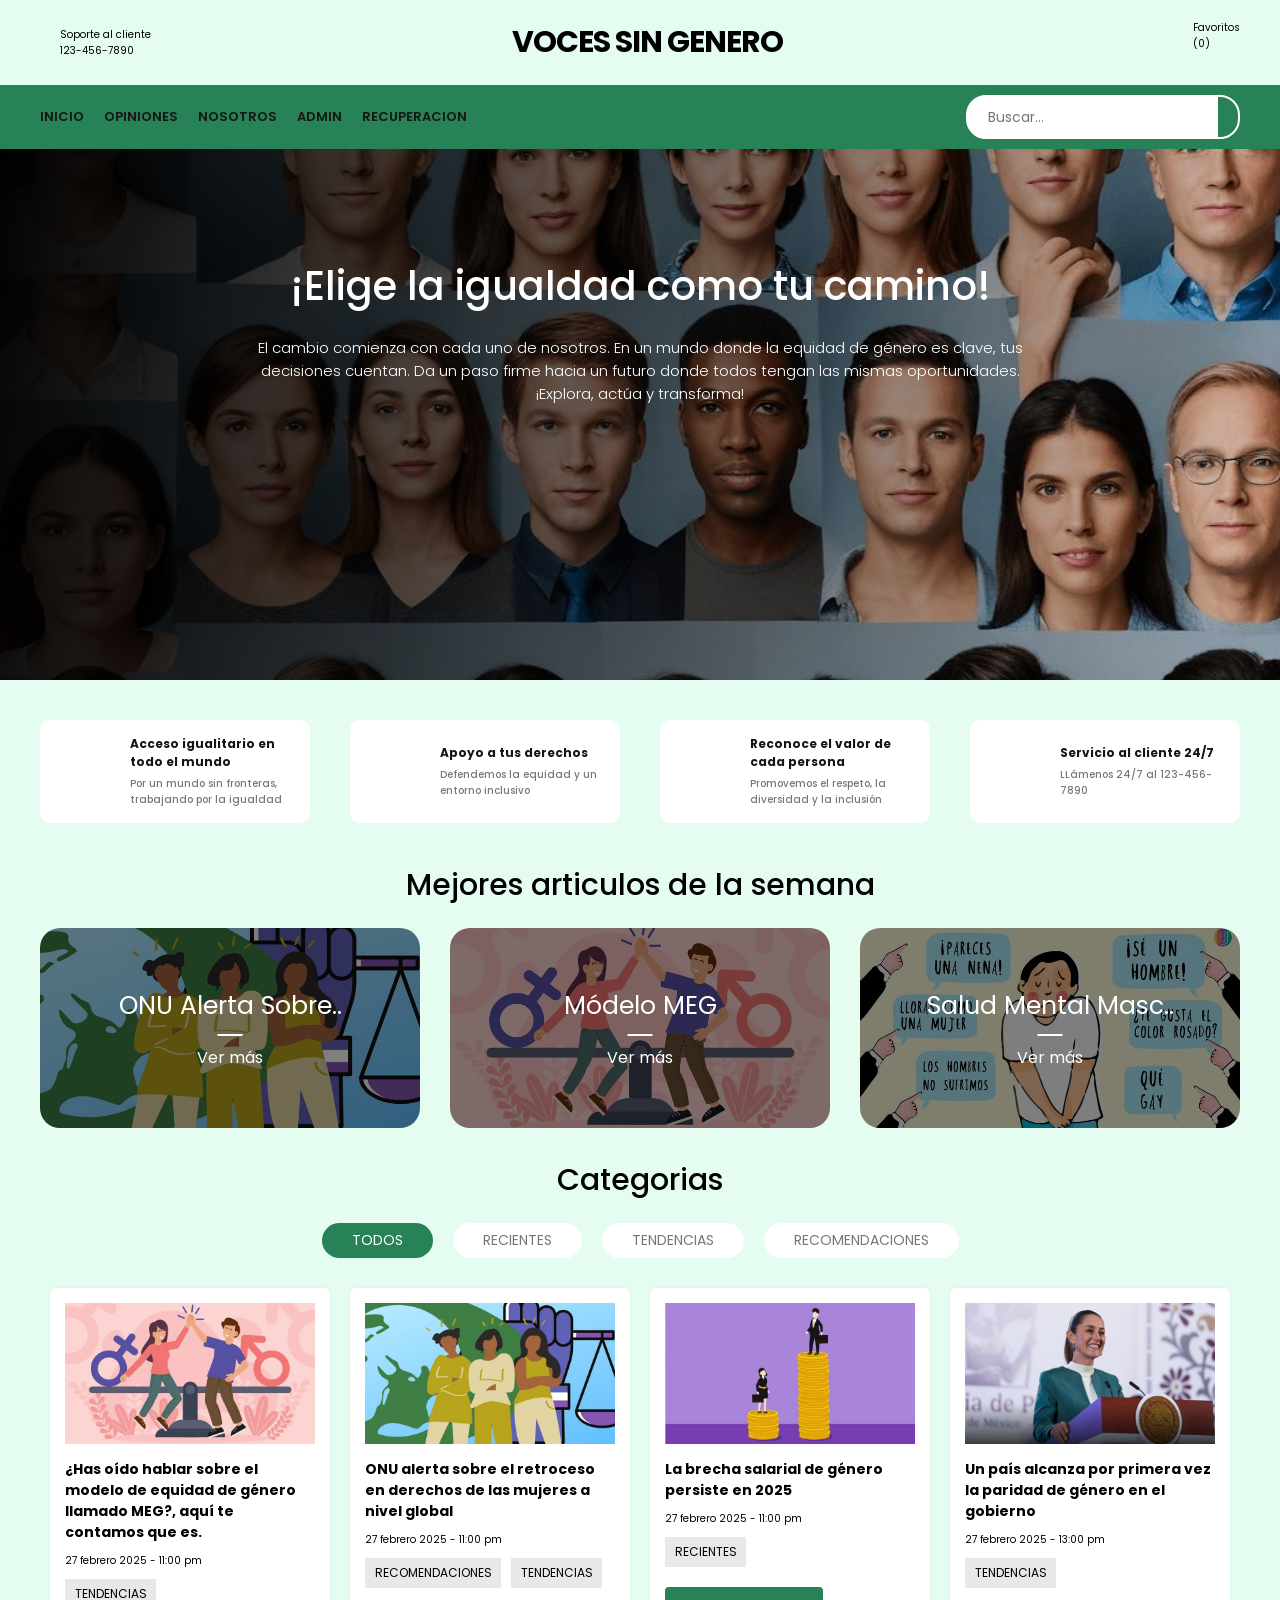
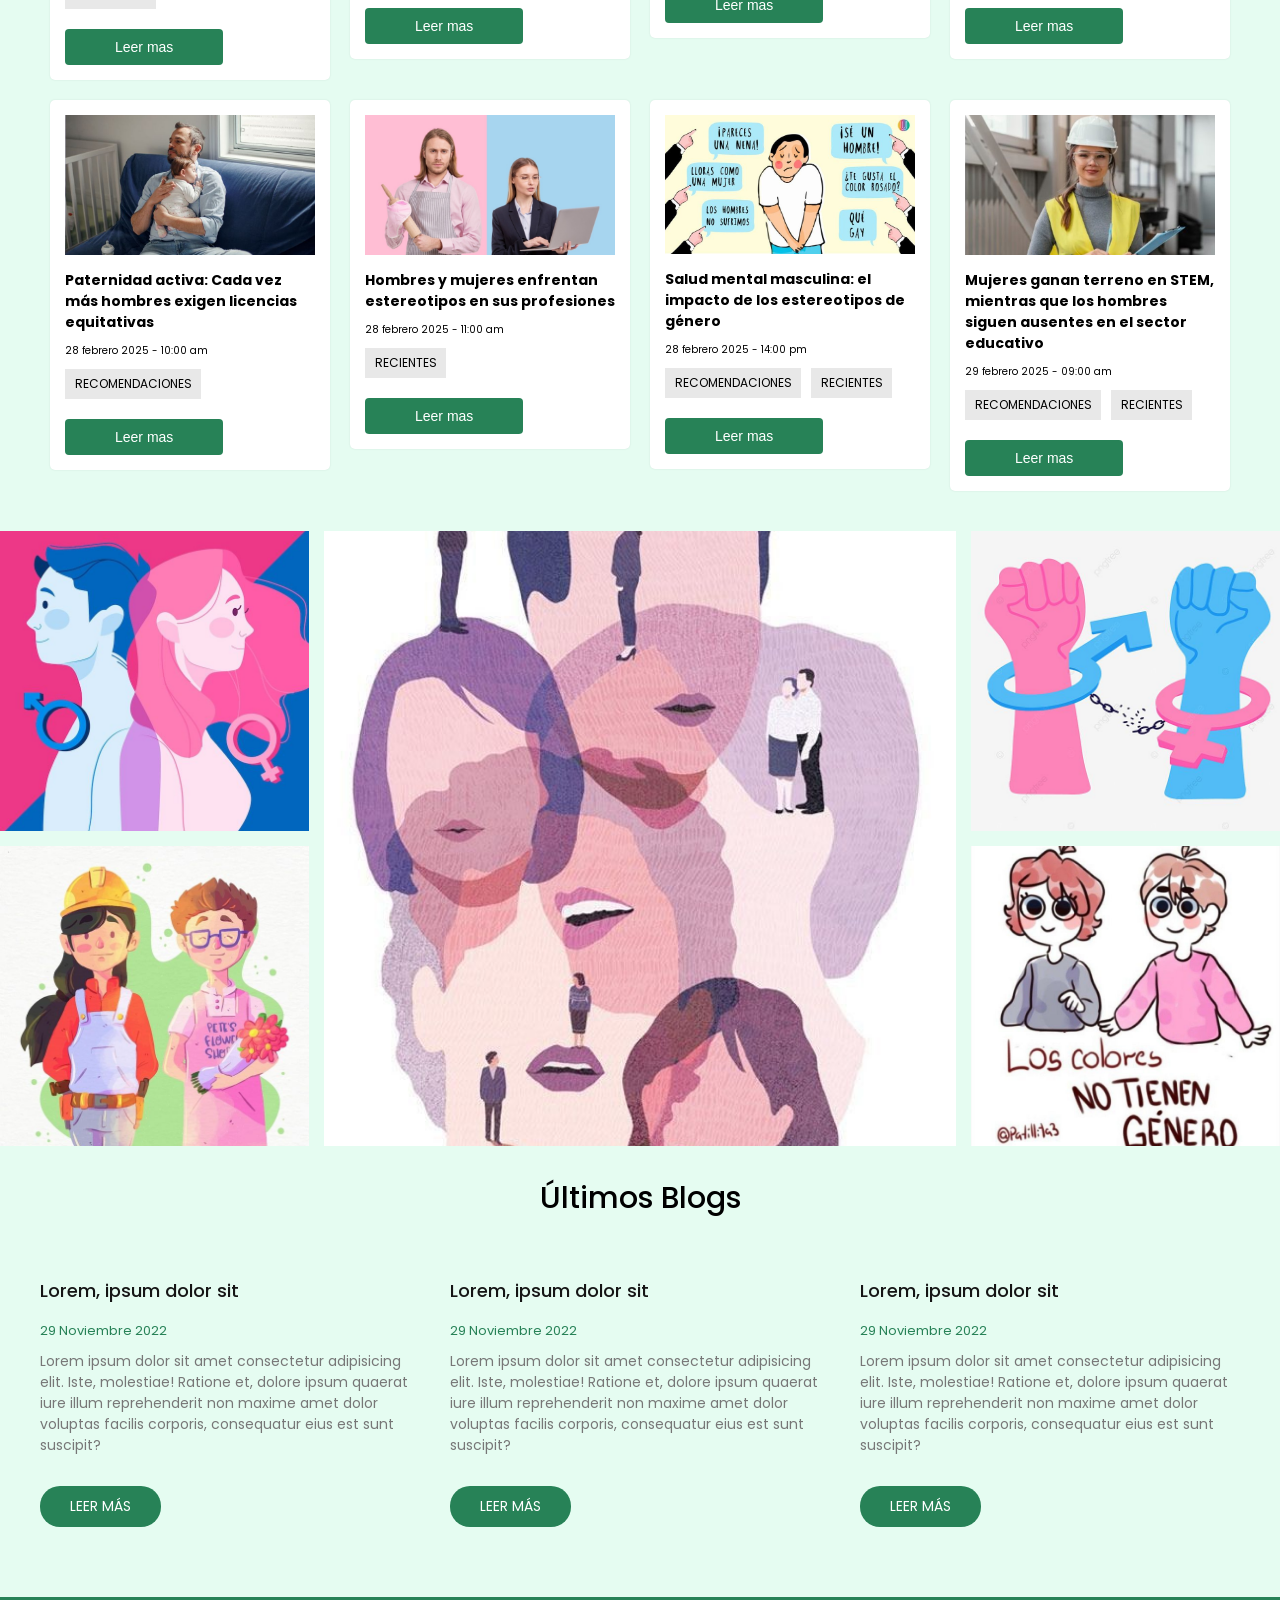
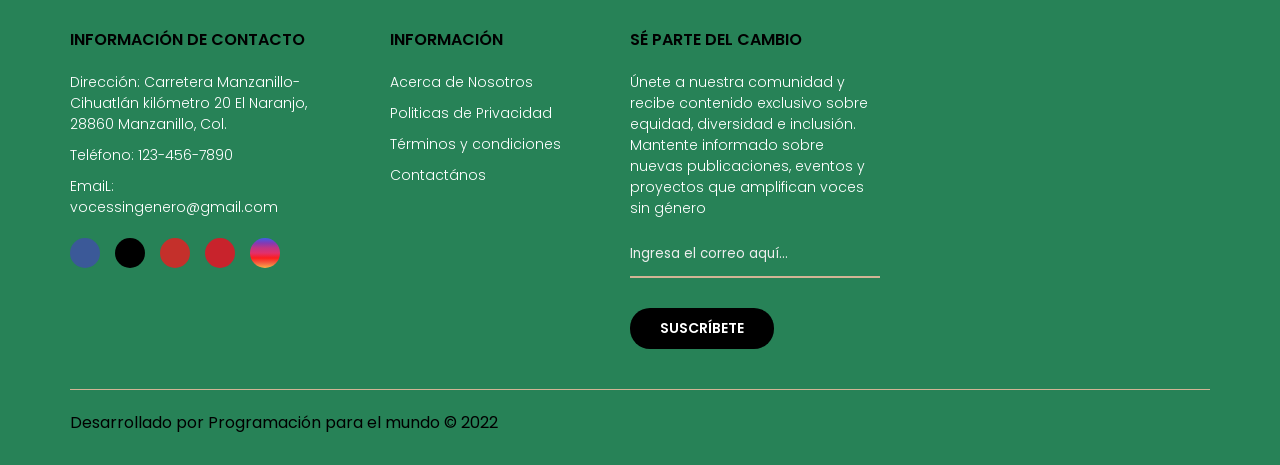
==== index.html @ db7f5583 "VocesSinGenero" ====
<!DOCTYPE html>
<!-- Define el tipo de documento como HTML5 -->
<html lang="en">
    <!-- Define el idioma principal del sitio como inglés -->
<head>
    <meta charset="UTF-8">
    <!-- Permite el uso de caracteres especiales y emojis -->
    <title>VocesSinGenero</title>
    <!-- Título que aparece en la pestaña del navegador -->
    <meta name="description" content="Descripcion de la pagina web">
    <!-- Proporciona una descripción breve para motores de búsqueda -->
    <meta name="robots" content="index,follow">
    <!-- Indica a los motores de búsqueda que pueden indexar y seguir enlaces -->

    <script src="https://kit.fontawesome.com/13ad7a6a05.js" crossorigin="anonymous"></script>
	
    <!-- Importa la librería de iconos FontAwesome -->
    
    <link rel="stylesheet" href="css/principal.css">
    <link rel="stylesheet" href="css/inicio.css">
    <!-- Vincula la hoja de estilos externa -->

    <meta name="viewport" content="width=device-width, user-scalable=no, initial-scale=1.0, maximum-scale=1.0, minimum-scale=1.0">
    <!-- Hace que el sitio sea responsivo para dispositivos móviles -->
</head>

<body>
	<header>
		<div class="container-hero">
			<div class="container hero">
				<div class="customer-support">
					<i class="fa-solid fa-headset"></i>
					<div class="content-customer-support">
						<span class="text">Soporte al cliente</span>
						<span class="number">123-456-7890</span>
					</div>
				</div>

				<div class="container-logo">
					<i class="fa-solid fa-face-meh-blank"></i>
					<h1 class="logo"><a href="/">Voces Sin Genero</a></h1>
				</div>

				<div class="container-user">
	
					<a href="http://localhost:3000/LOGIN.php"><i class="fa-solid fa-user"></i></a>
					<a href="#"><i class="fa-solid fa-heart"></i></a>

					<div class="content-shopping-cart">
						<span class="text">Favoritos</span>
						<span class="number">(0)</span>
					</div>
				</div>
				

				
			</div>
		</div>
		
		<div class="container-navbar">
			<nav class="navbar container">
				<i class="fa-solid fa-bars"></i>
				<ul class="menu">
					<li><a href="#">Inicio</a></li>
					<li><a href="http://localhost:3000/opiniones.php">Opiniones</a></li>
					<li><a href="nosotros.html">Nosotros</a></li>
					<li><a href="http://localhost:8080/admin.php">Admin</a></li>
					
					<li><a href="prueba_recuperacion_datos.php">Recuperacion</a></li>

				</ul>

				<form class="search-form">
					<input type="search" placeholder="Buscar..." />
					<button class="btn-search">
						<i class="fa-solid fa-magnifying-glass"></i>
					</button>
				</form>
			</nav>
		</div>
	</header>

	<!-- Sección de portada -->
    <div class="container-all" id="move-content">


        <div class="blog-container-cover">
            <div class="container-cover-info">
                <h1>¡Elige la igualdad como tu camino!</h1>
                <p>El cambio comienza con cada uno de nosotros. En un mundo donde la equidad de género 
                    es clave, tus decisiones cuentan.
                    Da un paso firme hacia un futuro donde todos tengan las mismas oportunidades. 
                    ¡Explora, actúa y transforma!</p>
            </div>
        </div>

		<main class="main-content">
			<section class="container container-features">
				<div class="card-feature">
					<i class="fa-solid fa-earth-americas"></i>
					<div class="feature-content">
						<span>Acceso igualitario en todo el mundo</span>
						<p>Por un mundo sin fronteras, trabajando por la igualdad</p>
					</div>
				</div>
				<div class="card-feature">
					<i class="fa-solid fa-person-half-dress"></i>
					<div class="feature-content">
						<span>Apoyo a tus derechos</span>
						<p>Defendemos la equidad y un entorno inclusivo</p>
					</div>
				</div>
				<div class="card-feature">
					<i class="fa-solid fa-crown"></i>
					<div class="feature-content">
						<span>Reconoce el valor de cada persona</span>
						<p>Promovemos el respeto, la diversidad y la inclusión</p>
					</div>
				</div>
				<div class="card-feature">
					<i class="fa-solid fa-headset"></i>
					<div class="feature-content">
						<span>Servicio al cliente 24/7</span>
						<p>LLámenos 24/7 al 123-456-7890</p>
					</div>
				</div>
			</section>

			<section class="container top-categories">
				<h1 class="heading-1">Mejores articulos de la semana</h1>
				<div class="container-categories">
					<div class="card-category category-articulo1">
						<p>ONU alerta sobre..</p>
						<a href="articulo2.html"><span>Ver más</span></a>
					</div>
					<div class="card-category category-articulo2">
						<p>Módelo MEG</p>
						<a href="articulo1.html"><span>Ver más</span></a>
					</div>
					<div class="card-category category-articulo3">
						<p>Salud mental masc..</p>
						<a href="#"><span>Ver más</span></a>
					</div>
				</div>
			</section>

			<section class="container top-articulos">
				<h1 class="heading-1">Categorias</h1>
				<!-- Contenido principal -->
				<div class="container-post">
					<input type="radio" id="TODOS" name="categorias" value="TODOS" checked> <!--Input: Entrada-->
					<input type="radio" id="RECIENTES" name="categorias" value="RECIENTES">
					<input type="radio" id="TENDENCIAS" name="categorias" value="TENDENCIAS">
					<input type="radio" id="RECOMENDACIONES" name="categorias" value="RECOMENDACIONES">
					
					<div class="container-category">
						<label for="TODOS">TODOS</label> <!--Los label funcionan en conjunto con el atributo "id=".-->
						<label for="RECIENTES">RECIENTES</label>
						<label for="TENDENCIAS">TENDENCIAS</label>
						<label for="RECOMENDACIONES">RECOMENDACIONES</label>
	
					</div>

					<div class="posts">

						<!-- Articulo 1 -->
						<div class="post" data-category="TENDENCIAS"> <!--La data category es para que al momento de seleccionar la categoria se filtren-->
							<div class="card-article">
								<div class="container-img">
									<img src="Voces/img18.jpeg" alt="" />
									<h2>¿Has oído hablar sobre el modelo de equidad de género llamado
										MEG?, aquí te contamos que es.
									</h2>
									<span>27 febrero 2025 - 11:00 pm</span> <!--Sirve para introducir la fecha-->
										<ul class="ctn-tag"> <!--Etiquetas a las que pertenece-->
											<li>TENDENCIAS</li>
										</ul>
										<div class="button-group">
											<span>
												<i class="fa-regular fa-eye"></i>
											</span>
											<span>
												<i class="fa-regular fa-heart"></i>
											</span>
											<span>
												<i class="fa-solid fa-code-compare"></i>
											</span>
										</div>
										<a href="articulo1.html"><button>Leer mas</button></a> <!--Etiqueta de botones-->
								</div>
							</div>
						</div>
						<!-- Articulo 2 -->
						<div class="post" data-category="RECOMENDACIONES TENDENCIAS"> <!--La data category es para que al momento de seleccionar la categoria se filtren-->
							<div class="card-article">
								<div class="container-img">
									<img src="Voces/img17.jpeg" alt="" />
									<h2>ONU alerta sobre el retroceso en derechos de las mujeres a nivel global
									</h2>
									<span>27 febrero 2025 - 11:00 pm</span> <!--Sirve para introducir la fecha-->
										<ul class="ctn-tag"> <!--Etiquetas a las que pertenece-->
											<li>RECOMENDACIONES</li>
											<li>TENDENCIAS</li>
										</ul>
										<div class="button-group">
											<span>
												<i class="fa-regular fa-eye"></i>
											</span>
											<span>
												<i class="fa-regular fa-heart"></i>
											</span>
											<span>
												<i class="fa-solid fa-code-compare"></i>
											</span>
										</div>
										<a href="articulo2.html"><button>Leer mas</button></a> <!--Etiqueta de botones-->
								</div>
							</div>
						</div>
						<!-- Articulo 3 -->
						<div class="post" data-category="RECIENTES"> <!--La data category es para que al momento de seleccionar la categoria se filtren-->
							<div class="card-article">
								<div class="container-img">
									<img src="Voces/img19.png" alt="" />
									<h2>La brecha salarial de género persiste en 2025ㅤㅤㅤㅤㅤㅤㅤㅤㅤㅤㅤㅤㅤ
									</h2>
									<span>27 febrero 2025 - 11:00 pm</span> <!--Sirve para introducir la fecha-->
										<ul class="ctn-tag"> <!--Etiquetas a las que pertenece-->
											<li>RECIENTES</li>
										</ul>
										<div class="button-group">
											<span>
												<i class="fa-regular fa-eye"></i>
											</span>
											<span>
												<i class="fa-regular fa-heart"></i>
											</span>
											<span>
												<i class="fa-solid fa-code-compare"></i>
											</span>
										</div>
										<a href=""><button>Leer mas</button></a> <!--Etiqueta de botones-->
								</div>
							</div>
						</div>
						<!-- Articulo 4 -->
						<div class="post" data-category="TENDENCIAS"> <!--La data category es para que al momento de seleccionar la categoria se filtren-->
							<div class="card-article">
								<div class="container-img">
									<img src="Voces/img20.png" alt="" />
									<h2>Un país alcanza por primera vez la paridad de género en el gobiernoㅤㅤㅤㅤㅤㅤㅤㅤㅤㅤㅤㅤㅤ
									</h2>
									<span>27 febrero 2025 - 13:00 pm</span> <!--Sirve para introducir la fecha-->
										<ul class="ctn-tag"> <!--Etiquetas a las que pertenece-->
											<li>TENDENCIAS</li>
										</ul>
										<div class="button-group">
											<span>
												<i class="fa-regular fa-eye"></i>
											</span>
											<span>
												<i class="fa-regular fa-heart"></i>
											</span>
											<span>
												<i class="fa-solid fa-code-compare"></i>
											</span>
										</div>
										<a href=""><button>Leer mas</button></a> <!--Etiqueta de botones-->
								</div>
							</div>
						</div>
						<!-- Articulo 5 -->
						<div class="post" data-category="RECOMENDACIONES TENDENCIAS"> <!--La data category es para que al momento de seleccionar la categoria se filtren-->
							<div class="card-article">
								<div class="container-img">
									<img src="Voces/img21.png" alt="" />
									<h2>Paternidad activa: Cada vez más hombres exigen licencias equitativas
									</h2>
									<span>28 febrero 2025 - 10:00 am</span> <!--Sirve para introducir la fecha-->
										<ul class="ctn-tag"> <!--Etiquetas a las que pertenece-->
											<li>RECOMENDACIONES</li>
										</ul>
										<div class="button-group">
											<span>
												<i class="fa-regular fa-eye"></i>
											</span>
											<span>
												<i class="fa-regular fa-heart"></i>
											</span>
											<span>
												<i class="fa-solid fa-code-compare"></i>
											</span>
										</div>
										<a href=""><button>Leer mas</button></a> <!--Etiqueta de botones-->
								</div>
							</div>
						</div>
						<!-- Articulo 6 -->
						<div class="post" data-category="RECIENTES"> <!--La data category es para que al momento de seleccionar la categoria se filtren-->
							<div class="card-article">
								<div class="container-img">
									<img src="Voces/img22.png" alt="" />
									<h2>Hombres y mujeres enfrentan estereotipos en sus profesionesㅤㅤㅤㅤㅤㅤㅤㅤㅤㅤㅤㅤㅤ
									</h2>
									<span>28 febrero 2025 - 11:00 am</span> <!--Sirve para introducir la fecha-->
										<ul class="ctn-tag"> <!--Etiquetas a las que pertenece-->
											<li>RECIENTES</li>
										</ul>
										<div class="button-group">
											<span>
												<i class="fa-regular fa-eye"></i>
											</span>
											<span>
												<i class="fa-regular fa-heart"></i>
											</span>
											<span>
												<i class="fa-solid fa-code-compare"></i>
											</span>
										</div>
										<a href=""><button>Leer mas</button></a> <!--Etiqueta de botones-->
								</div>
							</div>
						</div>
						<!-- Articulo 7 -->
						<div class="post" data-category="RECOMENDACIONES RECIENTES"> <!--La data category es para que al momento de seleccionar la categoria se filtren-->
							<div class="card-article">
								<div class="container-img">
									<img src="Voces/img24.jpeg" alt="" />
									<h2>Salud mental masculina: el impacto de los estereotipos de género
									</h2>
									<span>28 febrero 2025 - 14:00 pm</span> <!--Sirve para introducir la fecha-->
										<ul class="ctn-tag"> <!--Etiquetas a las que pertenece-->
											<li>RECOMENDACIONES</li>
											<li>RECIENTES</li>
										</ul>
										<div class="button-group">
											<span>
												<i class="fa-regular fa-eye"></i>
											</span>
											<span>
												<i class="fa-regular fa-heart"></i>
											</span>
											<span>
												<i class="fa-solid fa-code-compare"></i>
											</span>
										</div>
										<a href=""><button>Leer mas</button></a> <!--Etiqueta de botones-->
								</div>
							</div>
						</div>
						<!-- Articulo 8 -->
						<div class="post" data-category="RECOMENDACIONES RECIENTES"> <!--La data category es para que al momento de seleccionar la categoria se filtren-->
							<div class="card-article">
								<div class="container-img">
									<img src="Voces/img25.png" alt="" />
									<h2>Mujeres ganan terreno en STEM, mientras que los hombres siguen ausentes en el sector educativo
									</h2>
									<span>29 febrero 2025 - 09:00 am</span> <!--Sirve para introducir la fecha-->
										<ul class="ctn-tag"> <!--Etiquetas a las que pertenece-->
											<li>RECOMENDACIONES</li>
											<li>RECIENTES</li>
										</ul>
										<div class="button-group">
											<span>
												<i class="fa-regular fa-eye"></i>
											</span>
											<span>
												<i class="fa-regular fa-heart"></i>
											</span>
											<span>
												<i class="fa-solid fa-code-compare"></i>
											</span>
										</div>
										<a href=""><button>Leer mas</button></a> <!--Etiqueta de botones-->
								</div>
							</div>
						</div>
					</div>
				</div>
			</section>

			<section class="gallery">
				<img
					src="Voces/img8.jpeg"
					alt=""
					class="gallery-img-1"
				/><img
					src="Voces/img14.jpeg"
					alt=""
					class="gallery-img-2"
				/><img
					src="Voces/img16.jpeg"
					alt=""
					class="gallery-img-3"
				/><img
					src="Voces/img15.jpeg"
					alt=""
					class="gallery-img-4"
				/><img
					src="Voces/img13.jpeg"
					alt=""
					class="gallery-img-5"
				/>
			</section>

			<section class="container blogs">
				<h1 class="heading-1">Últimos Blogs</h1>

				<div class="container-blogs">
					<div class="card-blog">
						<div class="container-img">
							<img src="" alt="" />
							<div class="button-group-blog">
								<span>
									<i class="fa-solid fa-magnifying-glass"></i>
								</span>
								<span>
									<i class="fa-solid fa-link"></i>
								</span>
							</div>
						</div>
						<div class="content-blog">
							<h3>Lorem, ipsum dolor sit</h3>
							<span>29 Noviembre 2022</span>
							<p>
								Lorem ipsum dolor sit amet consectetur adipisicing
								elit. Iste, molestiae! Ratione et, dolore ipsum
								quaerat iure illum reprehenderit non maxime amet dolor
								voluptas facilis corporis, consequatur eius est sunt
								suscipit?
							</p>
							<div class="btn-read-more">Leer más</div>
						</div>
					</div>
					<div class="card-blog">
						<div class="container-img">
							<img src="" alt="" />
							<div class="button-group-blog">
								<span>
									<i class="fa-solid fa-magnifying-glass"></i>
								</span>
								<span>
									<i class="fa-solid fa-link"></i>
								</span>
							</div>
						</div>
						<div class="content-blog">
							<h3>Lorem, ipsum dolor sit</h3>
							<span>29 Noviembre 2022</span>
							<p>
								Lorem ipsum dolor sit amet consectetur adipisicing
								elit. Iste, molestiae! Ratione et, dolore ipsum
								quaerat iure illum reprehenderit non maxime amet dolor
								voluptas facilis corporis, consequatur eius est sunt
								suscipit?
							</p>
							<div class="btn-read-more">Leer más</div>
						</div>
					</div>
					<div class="card-blog">
						<div class="container-img">
							<img src="" alt="" />
							<div class="button-group-blog">
								<span>
									<i class="fa-solid fa-magnifying-glass"></i>
								</span>
								<span>
									<i class="fa-solid fa-link"></i>
								</span>
							</div>
						</div>
						<div class="content-blog">
							<h3>Lorem, ipsum dolor sit</h3>
							<span>29 Noviembre 2022</span>
							<p>
								Lorem ipsum dolor sit amet consectetur adipisicing
								elit. Iste, molestiae! Ratione et, dolore ipsum
								quaerat iure illum reprehenderit non maxime amet dolor
								voluptas facilis corporis, consequatur eius est sunt
								suscipit?
							</p>
							<div class="btn-read-more">Leer más</div>
						</div>
					</div>
				</div>
			</section>
		</main>

		<footer class="footer">
			<div class="container container-footer">
				<div class="menu-footer">
					<div class="contact-info">
						<p class="title-footer">Información de Contacto</p>
						<ul>
							<li>Dirección: Carretera Manzanillo-Cihuatlán kilómetro 20 El Naranjo, 28860 Manzanillo, Col.</li>
							<li>Teléfono: 123-456-7890</li>
							<li>EmaiL: vocessingenero@gmail.com</li>
						</ul>
						<div class="social-icons">
							<span class="facebook">
								<a href="#" target="_blank"><i class="fa-brands fa-facebook-f"></i></a>
							</span>
							<span class="x">
								<a href="#" target="_blank"><i class="fa-brands fa-x-twitter"></i></a>
							</span>
							<span class="youtube">
								<a href="#" target="_blank"><i class="fa-brands fa-youtube"></i></a>
							</span>
							<span class="pinterest">
								<a href="#" target="_blank"><i class="fa-brands fa-pinterest-p"></i></a>
							</span>
							<span class="instagram">
								<a href="#" target="_blank"><i class="fa-brands fa-instagram"></i></a>
							</span>
						</div>
					</div>

					<div class="information">
						<p class="title-footer">Información</p>
						<ul>
							<li><a href="#">Acerca de Nosotros</a></li>
							<li><a href="#">Politicas de Privacidad</a></li>
							<li><a href="#">Términos y condiciones</a></li>
							<li><a href="#">Contactános</a></li>
						</ul>
					</div>

					<!--<div class="my-account">
						<p class="title-footer">Mi cuenta</p>

						<ul>
							<li><a href="#">Mi cuenta</a></li>
							<li><a href="#">Historial de ordenes</a></li>
							<li><a href="#">Lista de deseos</a></li>
							<li><a href="#">Boletín</a></li>
							<li><a href="#">Reembolsos</a></li>
						</ul>
					</div>-->

					<div class="newsletter">
						<p class="title-footer">Sé Parte del Cambio</p>

						<div class="content">
							<p>
								Únete a nuestra comunidad y recibe contenido exclusivo sobre equidad, diversidad e inclusión. 
								Mantente informado sobre nuevas publicaciones, eventos y proyectos que amplifican voces sin género
							</p>
							<input type="email" placeholder="Ingresa el correo aquí...">
							<button>Suscríbete</button>
						</div>
					</div>
				</div>

				<div class="copyright">
					<p>
						Desarrollado por Programación para el mundo &copy; 2022
					</p>

					<img src="" alt="">
				</div>
			</div>
		</footer>
	</div>
	<!-- Archivo JavaScript vinculado -->
	 <script src="js/script.js"></script>
</body>
</html>
---- css/principal.css ----
@import url('https://fonts.googleapis.com/css2?family=Poppins:wght@300;400;500;600;700&display=swap');

/* Reset de estilos y configuración global */
*{
    margin:0;
    padding: 0;
    box-sizing: border-box;
    text-decoration: none;
}

:root {
	--primary-color: #278257;
	--background-color: #e5fcf1;
	--dark-color: #151515;
}

html {
	font-size: 62.5%;
	font-family: 'Poppins', sans-serif;
}

* {
	margin: 0;
	padding: 0;
	box-sizing: border-box;
}

body{
    background: var(--background-color) ;
}

/* ********************************** */
/*             UTILIDADES             */
/* ********************************** */
.container {
	max-width: 120rem;
	margin: 0 auto;
}

.heading-1 {
	text-align: center;
	font-weight: 500;
	font-size: 3rem;
}

/* ********************************** */
/*               HEADER               */
/* ********************************** */
header{
	position: fixed; /* Mantiene el header fijo en la parte superior */
	top: 0;
    left: 0;
    width: 100%;
    height: 80px;
    background: #fff;
    box-shadow: 0 4px 25px -22px black;
    z-index: 2;
}

.container-hero {
	background-color: var(--background-color);
}

.hero {
	display: flex;
	justify-content: space-between;
	align-items: center;
	padding: 2rem 0;
}

.customer-support {
	display: flex;
	align-items: center;
	gap: 2rem;
}

.customer-support i {
	font-size: 3.3rem;
}

.content-customer-support {
	display: flex;
	flex-direction: column;
}

.container-logo {
	display: flex;
	align-items: center;
	gap: 0.5rem;
}

.container-logo i {
	font-size: 3rem;
}

.container-logo h1 a {
	text-decoration: none;
	color: #000;
	font-size: 3rem;
	text-transform: uppercase;
	letter-spacing: -1px;
}

.container-user {
	display: flex;
	gap: 1rem;
	cursor: pointer;
}

.container-user .fa-user {
	font-size: 3rem;
	color: var(--primary-color);
	padding-right: 2.5rem;
}

.container-user .fa-heart {
	font-size: 3rem;
	color: var(--primary-color);
	padding-left: 1rem;
}

.content-shopping-cart {
	display: flex;
	flex-direction: column;
}

/* ************* NAVBAR ************* */
.container-navbar {
	background-color: var(--primary-color);
}

.navbar {
	display: flex;
	justify-content: space-between;
	align-items: center;
	padding: 1rem 0;
}

.navbar .fa-bars {
	display: none;
}

.menu {
	display: flex;
	gap: 2rem;
}

.menu li {
	list-style: none;
}

.menu a {
	text-decoration: none;
	font-size: 1.3rem;
	color: var(--dark-color);
	font-weight: 600;
	text-transform: uppercase;
	position: relative;
}

.menu a::after {
	content: '';
	width: 1.5rem;
	height: 1px;
	background-color: #fff;
	position: absolute;
	bottom: -3px;
	left: 50%;
	transform: translate(-50%, 50%);
	opacity: 0;
	transition: all 0.3s ease;
}

.menu a:hover::after {
	opacity: 1;
}

.menu a:hover {
	color: #fff;
}

.search-form {
	position: relative;
	display: flex;
	align-items: center;
	border: 2px solid #fff;
	border-radius: 2rem;
	background-color: #fff;
	height: 4.4rem;
	overflow: hidden;
}

.search-form input {
	outline: none;
	font-family: inherit;
	border: none;
	width: 25rem;
	font-size: 1.4rem;
	padding: 0 2rem;
	color: #777;
	cursor: pointer;
}

.search-form input::-webkit-search-cancel-button {
	appearance: none;
}

.search-form .btn-search {
	border: none;
	background-color: var(--primary-color);
	display: flex;
	align-items: center;
	justify-content: center;
	height: 100%;
	padding: 1rem;
}

.btn-search i {
	font-size: 2rem;
	color: #fff;
}


/* ********************************** */
/*               FOOTER               */
/* ********************************** */

.footer {
	background-color: var(--primary-color);
    margin-top: 20px;
}

.container-footer {
	display: flex;
	flex-direction: column;
	gap: 4rem;
	padding: 3rem;
}

.menu-footer {
	display: grid;
	grid-template-columns: repeat(3, 1fr) 30rem;
	gap: 3rem;
	justify-items: center;
}

.title-footer {
	font-weight: 600;
	font-size: 1.6rem;
	text-transform: uppercase;
}

.contact-info,
.information,
.my-account,
.newsletter {
	display: flex;
	flex-direction: column;
	gap: 2rem;
}

.contact-info ul,
.information ul,
.my-account ul {
	display: flex;
	flex-direction: column;
	gap: 1rem;
}

.contact-info ul li,
.information ul li,
.my-account ul li {
	list-style: none;
	color: #fff;
	font-size: 1.4rem;
	font-weight: 300;
}

.information ul li a,
.my-account ul li a {
	text-decoration: none;
	color: #fff;
	font-weight: 300;
}

.information ul li a:hover,
.my-account ul li a:hover {
	color: var(--dark-color);
}

.social-icons {
	display: flex;
	gap: 1.5rem;
}

.social-icons span {
	border-radius: 50%;
	width: 3rem;
	height: 3rem;

	display: flex;
	align-items: center;
	justify-content: center;
}

.social-icons span i {
	color: #fff;
	font-size: 1.2rem;
}

.facebook {
	background-color: #3b5998;
}

.x {
	background-color: #000000;
}

.youtube {
	background-color: #c4302b;
}

.pinterest {
	background-color: #c8232c;
}

.instagram {
	background: linear-gradient(
		#405de6,
		#833ab4,
		#c13584,
		#e1306c,
		#fd1d1d,
		#f56040,
		#fcaf45
	);
}

.content p {
	font-size: 1.4rem;
	color: #fff;
	font-weight: 300;
}

.content input {
	outline: none;
	background: none;
	border: none;
	border-bottom: 2px solid #d2b495;
	cursor: pointer;
	padding: 0.5rem 0 1.2rem;
	color: var(--dark-color);
	display: block;
	margin-bottom: 3rem;
	margin-top: 2rem;
	width: 100%;
	font-family: inherit;
}

.content input::-webkit-input-placeholder {
	color: #eee;
}

.content button {
	border: none;
	background-color: #000;
	color: #fff;
	text-transform: uppercase;
	padding: 1rem 3rem;
	border-radius: 2rem;
	font-size: 1.4rem;
	font-family: inherit;
	cursor: pointer;
	font-weight: 600;
}

.content button:hover {
	background-color: var(--background-color);
	color: var(--primary-color);
}

.copyright {
	display: flex;
	justify-content: space-between;
	padding-top: 2rem;

	border-top: 1px solid #d2b495;
}

.copyright p {
	font-weight: 400;
	font-size: 1.6rem;
}

/* ********************************** */
/*       MEDIA QUERIES -- 768px       */
/* ********************************** */
@media (max-width: 768px) {
	html {
		font-size: 55%;
	}

	.hero {
		padding: 2rem;
	}

	.customer-support {
		display: none;
	}

	.content-shopping-cart {
		display: none;
	}

	.navbar {
		padding: 1rem 2rem;
	}

	.navbar .fa-bars {
		display: block;
		color: #fff;
		font-size: 3rem;
	}

	.menu {
		display: none;
	}

	.content-banner {
		max-width: 50rem;
		margin: 0 auto;
		padding: 25rem 0;
	}

	.container-features {
		grid-template-columns: repeat(2, 1fr);
		padding: 3rem 2rem;
	}

	.card-feature {
		padding: 2rem;
	}

	.heading-1 {
		font-size: 2.4rem;
	}

	.card-category {
		height: 12rem;
	}

	.card-category p {
		font-size: 2rem;
		text-align: center;
		line-height: 1;
	}

	.card-category span {
		font-size: 1.4rem;
	}

	.container-options {
		align-items: center;
	}

	.container-options span {
		text-align: center;
		padding: 1rem 2rem;
	}

	.container-products {
		grid-template-columns: repeat(auto-fit, minmax(28rem, 1fr));
	}

	.gallery {
		grid-template-rows: repeat(2, 15rem);
	}

	.container-blogs {
		overflow: hidden;
		grid-template-columns: 1fr 1fr;

		height: 52rem;
	}

	.menu-footer {
		grid-template-columns: repeat(2, 1fr);
	}

	.copyright {
		flex-direction: column;
		justify-content: center;
		align-items: center;
		gap: 1.5rem;
	}
}

/* ********************************** */
/*       MEDIA QUERIES -- 468px       */
/* ********************************** */
@media (max-width: 468px) {
	html {
		font-size: 42.5%;
	}

	.content-banner {
		max-width: 50rem;
		padding: 22rem 0;
	}

	.heading-1 {
		font-size: 2.8rem;
	}

	.card-feature {
		flex-direction: column;
		border-radius: 2rem;
	}

	.feature-content {
		align-items: center;
	}

	.feature-content p {
		font-size: 1.4rem;
		text-align: center;
	}

	.feature-content span {
		font-size: 1.6rem;
		text-align: center;
	}

	.container-options span {
		font-size: 1.8rem;
		padding: 1rem 1.5rem;
		font-weight: 500;
	}

	.container-products {
		grid-template-columns: repeat(auto-fit, minmax(25rem, 1fr));
		gap: 1rem;
	}

	.container-img .discount {
		font-size: 2rem;
	}

	.content-card-product h3 {
		font-size: 2.2rem;
	}

	.gallery {
		grid-template-rows: repeat(2, 20rem);
	}

	.blogs {
		padding: 2rem;
	}

	.container-blogs {
		grid-template-columns: 1fr;
		height: 75rem;
	}

	.content-blog h3 {
		font-size: 2.4rem;
	}

	.content-blog span {
		font-size: 1.8rem;
	}

	.content-blog p {
		font-size: 2.2rem;
	}

	.btn-read-more{
		font-size: 1.8rem;
	}

	.contact-info ul,
	.information ul,
	.my-account ul{
		display: none;
	}

	.contact-info {
		align-items: center;
	}

	.menu-footer{
		grid-template-columns: 1fr;
	}

	.content p{
		font-size: 1.6rem;
	}
}
---- css/inicio.css ----
/* Portada principal */
.blog-container-cover{
    width: 100%;
    height: 500px;
    position: relative;
    margin-top: 80px;
    background-image: linear-gradient(100deg, #000000, #00000020),
		url('../Voces/img1.jpg');
	height: 60rem;
	background-size: cover;
	background-position: center;
    background-repeat: no-repeat;
}

.blog-container-cover:before{
    content: '';
    width: 100%;
    height: 100%;
    position: absolute;
    top: 0;
    left: 0; 
}

.container-cover-info{
    max-width: 800px;
    height: 500px;
    margin: auto;
    display: flex;
    flex-direction: column;
    text-align: center;
    justify-content: center;
    align-items: center;
    position: relative;
    z-index: 1;
}

.container-cover-info h1{
    font-size: 40px;
    font-weight: 500;
    color: #fff;
    margin-bottom: 20px;
}

.container-cover-info p{
    color: #fff;
    font-size: 15px;
    font-weight: 300;
}

.main-content {
	background-color: var(--background-color);
}

/* ********************************** */
/*              FEATURES              */
/* ********************************** */
.container-features {
	display: grid;
	grid-template-columns: repeat(4, 1fr);
	gap: 4rem;
	padding: 4rem 0;
}

.card-feature {
    display: flex;
    align-items: center; /* Alinea verticalmente */
    gap: 1.5rem; /* Espacio equilibrado */
    background-color: #fff;
    border-radius: 1rem;
    padding: 1.5rem;
}

.card-feature i {
    font-size: 3rem; /* Tamaño del ícono */
    color: var(--primary-color);
    width: 60px; /* Tamaño uniforme del icono */
    height: 60px;
    display: flex;
    align-items: center; /* Centrado vertical */
    justify-content: center; /* Centrado horizontal */
}

.feature-content {
    flex: 1; /* Esto asegura que el texto se ajuste automáticamente */
}


.feature-content {
	display: flex;
	flex-direction: column;
	gap: 0.5rem;
}

.feature-content span {
	font-weight: 700;
	font-size: 1.2rem;
	color: var(--dark-color);
}

.feature-content p {
	color: #777;
	font-weight: 500;
}


/* ********************************** */
/*             CATEGORIES             */
/* ********************************** */

.top-categories {
	display: flex;
	flex-direction: column;
	gap: 2rem;
	margin-bottom: 3rem;
}

.container-categories {
	display: grid;
	grid-template-columns: repeat(3, 1fr);
	gap: 3rem;
}

.card-category {
	height: 20rem;
	display: flex;
	flex-direction: column;
	align-items: center;
	justify-content: center;
	border-radius: 2rem;
	gap: 2rem;
}

.category-articulo1 {
	background-image: linear-gradient(#00000080, #00000080),
		url('../Voces/img17.jpeg');
	background-size: cover;
	background-position: bottom;
	background-repeat: no-repeat;
}

.category-articulo2 {
	background-image: linear-gradient(#00000080, #00000080),
		url('../Voces/img18.jpeg');
	background-size: cover;
	background-position: center;
	background-repeat: no-repeat;
}

.category-articulo3 {
	background-image: linear-gradient(#00000080, #00000080),
		url('../Voces/img24.jpeg');
	background-size: cover;
	background-position: center;
	background-repeat: no-repeat;
}

.card-category p {
	font-size: 2.5rem;
	color: #fff;
	text-transform: capitalize;
	position: relative;
}

.card-category p::after {
	content: '';
	width: 2.5rem;
	height: 2px;
	background-color: #fff;
	position: absolute;
	bottom: -1rem;
	left: 50%;
	transform: translate(-50%, 50%);
}

.card-category span {
	font-size: 1.6rem;
	color: #fff;
	cursor: pointer;
}

.card-category span:hover {
	color: var(--primary-color);
}

/* ********************************** */
/*            TOP ARTICULO            */
/* ********************************** */
.top-articulos {
	display: flex;
	flex-direction: column;
	gap: 2rem;
	margin-bottom: 3rem;
}

/*Contenedor de categorias*/
input[type="radio"]{
    display: none; /*Deja de ocupar lugar en la pagina, no se muestra en la pantalla y no se imprime en papel, tambien sirve para  crear animaciones o transiciones*/
}

.container-category {
	display: flex;
	justify-content: center;
	gap: 2rem;
	margin-bottom: 1rem;
}

.container-category label {
	color: #777;
	background-color: #fff;
	padding: 0.7rem 3rem;
	font-size: 1.4rem;
	text-transform: capitalize;
	border-radius: 2rem;
	cursor: pointer;
}

.container-category label:hover {
	background-color: var(--primary-color);
	color: #fff;
}

.container-category label.active {
	background-color: var(--primary-color);
	color: #fff;
}

/* Post - Publicaciones */
.container-post {
    width: 100%;
    max-width: 1200px; /* Limita el ancho máximo para mejor presentación */
    margin: auto; /* Centra el contenedor */
}

.posts {
    width: 100%;
    display: grid;
    grid-template-columns: repeat(auto-fit, minmax(250px, 1fr)); /* Distribución flexible */
    grid-gap: 20px; /* Espacio uniforme entre tarjetas */
    margin-top: 20px;
    padding: 10px; /* Se redujo el padding para evitar exceso de espacio */
}

.card-article {
    background-color: #fff;
    padding: 1.5rem; /* Se redujo el padding para equilibrar el diseño */
    border-radius: 0.5rem;
    cursor: pointer;
    box-shadow: 0 0 2px rgba(0, 0, 0, 0.1);
}

.card-article:hover .discount {
    background-color: #000;
}

.card-article:hover .button-group {
    z-index: 0;
    right: -1rem;
}

/* Imagenes */
.container-img {
    position: relative;
}

.container-img img {
    width: 100%;
}

.container-img .discount {
    position: absolute;
    left: 0;
    background-color: var(--primary-color);
    color: #fff;
    padding: 2px 1.2rem;
    border-radius: 1rem;
    font-size: 1.2rem;
}

/* Textos de las publicaciones */
.post h2 {
    font-size: 14px;
    margin-top: 10px;
    margin: 10px 0 0 0; /* Margen superior y sin margen lateral */
}

.post span {
    display: block;
    margin-top: 10px;
    margin: 10px 0 0 0; /* Margen superior y sin margen lateral */
}

/* Etiquetas */
.ctn-tag {
    display: flex; /* Cambiado de flex a inline-flex */
    flex-wrap: wrap;
    gap: 10px; /* Espacio uniforme entre etiquetas */
    margin: 10px 0 0 0; /* Margen superior y sin margen lateral */
}

.ctn-tag li {
    list-style: none;
    font-size: 12px;
    padding: 6px 9.6px;
    background: #e8e8e8;
    cursor: default;
}

/* Grupo de botones */
.button-group {
    display: flex;
    flex-direction: column;
    gap: 1rem;
    position: absolute;
    top: 0;
    right: -3rem;
    z-index: -1;
    transition: all 0.4s ease;
}

.button-group span {
    border: 1px solid var(--primary-color);
    padding: 0.8rem;
    display: flex;
    align-items: center;
    justify-content: center;
    border-radius: 50%;
    cursor: pointer;
    transition: all 0.4s ease;
}

.button-group span:hover {
    background-color: var(--primary-color);
}

.button-group span i {
    font-size: 1.5rem;
    color: var(--primary-color);
}

.button-group span:hover i {
    color: #fff;
}

/* Botón de "Leer más" */
.post button {
    margin-top: 20px;
    padding: 10px 50px;
    font-size: 14px;
    background: #278257;
    color: #fff;
    border: none;
    cursor: pointer;
    border-radius: 4px;
}

.post button:hover {
    opacity: 0.9;
}

/*Sistema de filtrado*/

[value="TODOS"]:checked ~ .posts .post[data-category]{
    display: block;
} 

[value="TENDENCIAS"]:checked ~ .posts .post:not([data-category~="TENDENCIAS"]),
[value="RECIENTES"]:checked ~ .posts .post:not([data-category~="RECIENTES"]),
[value="RECOMENDACIONES"]:checked ~ .posts .post:not([data-category~="RECOMENDACIONES"]){
    display: none;
} 

[value="TODOS"]:checked ~ .container-category [for="TODOS"],
[value="TENDENCIAS"]:checked ~ .container-category [for="TENDENCIAS"],
[value="RECIENTES"]:checked ~ .container-category [for="RECIENTES"],
[value="RECOMENDACIONES"]:checked ~ .container-category [for="RECOMENDACIONES"]{
    background: var(--primary-color);
    color: #fff;
}

/* ********************************** */
/*               GALLERY              */
/* ********************************** */
.gallery {
	display: grid;
	grid-template-columns: repeat(4, 1fr);
	grid-template-rows: repeat(2, 30rem);
	gap: 1.5rem;
	margin-bottom: 3rem;
}

.gallery img {
	width: 100%;
	height: 100%;
	object-fit: cover;
}

.gallery-img-3 {
	grid-column: 2/4;
	grid-row: 1/3;
}

/* ********************************** */
/*                BLOGS               */
/* ********************************** */
.blogs {
	display: flex;
	flex-direction: column;
	gap: 2rem;
}

.container-blogs {
	display: grid;
	grid-template-columns: repeat(3, 1fr);
	gap: 3rem;
}

.card-blog {
	display: flex;
	flex-direction: column;
	gap: 2rem;
}

.card-blog .container-img {
	border-radius: 2rem;
	cursor: pointer;
	position: relative;
	overflow: hidden;
}

.button-group-blog {
	position: absolute;
	bottom: 1.5rem;
	right: -2.5rem;

	display: flex;
	gap: 0.7rem;
	z-index: -1;
	transition: all 0.3s ease;
}

.card-blog:hover .button-group-blog {
	z-index: 0;
	right: 1.5rem;
}

.button-group-blog span {
	background-color: #fff;
	padding: 1rem;
	border-radius: 50%;
	transition: all 0.4s ease;

	display: flex;
	align-items: center;
	justify-content: center;
}

.button-group-blog span i {
	font-size: 1.3rem;
}

.button-group-blog span:hover {
	background-color: var(--primary-color);
}

.button-group-blog span:hover i {
	color: #fff;
}

.content-blog h3 {
	font-size: 1.8rem;
	margin-bottom: 1.7rem;
	color: var(--dark-color);
	font-weight: 500;
}

.content-blog h3:hover {
	color: var(--primary-color);
	cursor: pointer;
}

.content-blog p {
	margin-top: 1rem;
	font-size: 1.4rem;
	color: #777;
}

.content-blog span {
	color: var(--primary-color);
	font-size: 1.3rem;
}

.btn-read-more {
	padding: 1rem 3rem;
	background-color: var(--primary-color);
	color: #fff;
	text-transform: uppercase;
	font-size: 1.4rem;
	border-radius: 2rem;
	margin: 3rem 0 5rem;
	display: inline-block;
	cursor: pointer;
}

.btn-read-more:hover {
	background-color: var(--dark-color);
}

/* ********************************** */
/*               FOOTER               */
/* ********************************** */

.footer {
	background-color: var(--primary-color);
}

.container-footer {
	display: flex;
	flex-direction: column;
	gap: 4rem;
	padding: 3rem;
}

.menu-footer {
	display: grid;
	grid-template-columns: repeat(3, 1fr) 30rem;
	gap: 3rem;
	justify-items: center;
}

.title-footer {
	font-weight: 600;
	font-size: 1.6rem;
	text-transform: uppercase;
}

.contact-info,
.information,
.my-account,
.newsletter {
	display: flex;
	flex-direction: column;
	gap: 2rem;
}

.contact-info ul,
.information ul,
.my-account ul {
	display: flex;
	flex-direction: column;
	gap: 1rem;
}

.contact-info ul li,
.information ul li,
.my-account ul li {
	list-style: none;
	color: #fff;
	font-size: 1.4rem;
	font-weight: 300;
}

.information ul li a,
.my-account ul li a {
	text-decoration: none;
	color: #fff;
	font-weight: 300;
}

.information ul li a:hover,
.my-account ul li a:hover {
	color: var(--dark-color);
}

.social-icons {
	display: flex;
	gap: 1.5rem;
}

.social-icons span {
	border-radius: 50%;
	width: 3rem;
	height: 3rem;

	display: flex;
	align-items: center;
	justify-content: center;
}

.social-icons span i {
	color: #fff;
	font-size: 1.2rem;
}

.facebook {
	background-color: #3b5998;
}

.x {
	background-color: #000000;
}

.youtube {
	background-color: #c4302b;
}

.pinterest {
	background-color: #c8232c;
}

.instagram {
	background: linear-gradient(
		#405de6,
		#833ab4,
		#c13584,
		#e1306c,
		#fd1d1d,
		#f56040,
		#fcaf45
	);
}

.content p {
	font-size: 1.4rem;
	color: #fff;
	font-weight: 300;
}

.content input {
	outline: none;
	background: none;
	border: none;
	border-bottom: 2px solid #d2b495;
	cursor: pointer;
	padding: 0.5rem 0 1.2rem;
	color: var(--dark-color);
	display: block;
	margin-bottom: 3rem;
	margin-top: 2rem;
	width: 100%;
	font-family: inherit;
}

.content input::-webkit-input-placeholder {
	color: #eee;
}

.content button {
	border: none;
	background-color: #000;
	color: #fff;
	text-transform: uppercase;
	padding: 1rem 3rem;
	border-radius: 2rem;
	font-size: 1.4rem;
	font-family: inherit;
	cursor: pointer;
	font-weight: 600;
}

.content button:hover {
	background-color: var(--background-color);
	color: var(--primary-color);
}

.copyright {
	display: flex;
	justify-content: space-between;
	padding-top: 2rem;

	border-top: 1px solid #d2b495;
}

.copyright p {
	font-weight: 400;
	font-size: 1.6rem;
}

/* ********************************** */
/*       MEDIA QUERIES -- 768px       */
/* ********************************** */
@media (max-width: 768px) {
	html {
		font-size: 55%;
	}

	.hero {
		padding: 2rem;
	}

	.customer-support {
		display: none;
	}

	.content-shopping-cart {
		display: none;
	}

	.navbar {
		padding: 1rem 2rem;
	}

	.navbar .fa-bars {
		display: block;
		color: #fff;
		font-size: 3rem;
	}

	.menu {
		display: none;
	}

	.content-banner {
		max-width: 50rem;
		margin: 0 auto;
		padding: 25rem 0;
	}

	.container-features {
		grid-template-columns: repeat(2, 1fr);
		padding: 3rem 2rem;
	}

	.card-feature {
		padding: 2rem;
	}

	.heading-1 {
		font-size: 2.4rem;
	}

	.card-category {
		height: 12rem;
	}

	.card-category p {
		font-size: 2rem;
		text-align: center;
		line-height: 1;
	}

	.card-category span {
		font-size: 1.4rem;
	}

	.container-options {
		align-items: center;
	}

	.gallery {
		grid-template-rows: repeat(2, 15rem);
	}

	.container-blogs {
		overflow: hidden;
		grid-template-columns: 1fr 1fr;

		height: 52rem;
	}

	.menu-footer {
		grid-template-columns: repeat(2, 1fr);
	}

	.copyright {
		flex-direction: column;
		justify-content: center;
		align-items: center;
		gap: 1.5rem;
	}
}

/* ********************************** */
/*       MEDIA QUERIES -- 468px       */
/* ********************************** */
@media (max-width: 468px) {
	html {
		font-size: 42.5%;
	}

	.container-cover-info {
		max-width: 50rem;
		padding: 22rem 0;
	}

	.heading-1 {
		font-size: 2.8rem;
	}

	.card-feature {
		flex-direction: column;
		border-radius: 2rem;
	}

	.feature-content {
		align-items: center;
	}

	.feature-content p {
		font-size: 1.4rem;
		text-align: center;
	}

	.feature-content span {
		font-size: 1.6rem;
		text-align: center;
	}

	.container-options span {
		font-size: 1.8rem;
		padding: 1rem 1.5rem;
		font-weight: 500;
	}

	.container-products {
		grid-template-columns: repeat(auto-fit, minmax(25rem, 1fr));
		gap: 1rem;
	}

	.container-img .discount {
		font-size: 2rem;
	}

	.content-card-product h3 {
		font-size: 2.2rem;
	}

	.gallery {
		grid-template-rows: repeat(2, 20rem);
	}

	.blogs {
		padding: 2rem;
	}

	.container-blogs {
		grid-template-columns: 1fr;
		height: 75rem;
	}

	.content-blog h3 {
		font-size: 2.4rem;
	}

	.content-blog span {
		font-size: 1.8rem;
	}

	.content-blog p {
		font-size: 2.2rem;
	}

	.btn-read-more{
		font-size: 1.8rem;
	}

	.contact-info ul,
	.information ul,
	.my-account ul{
		display: none;
	}

	.contact-info {
		align-items: center;
	}

	.menu-footer{
		grid-template-columns: 1fr;
	}

	.content p{
		font-size: 1.6rem;
	}
}
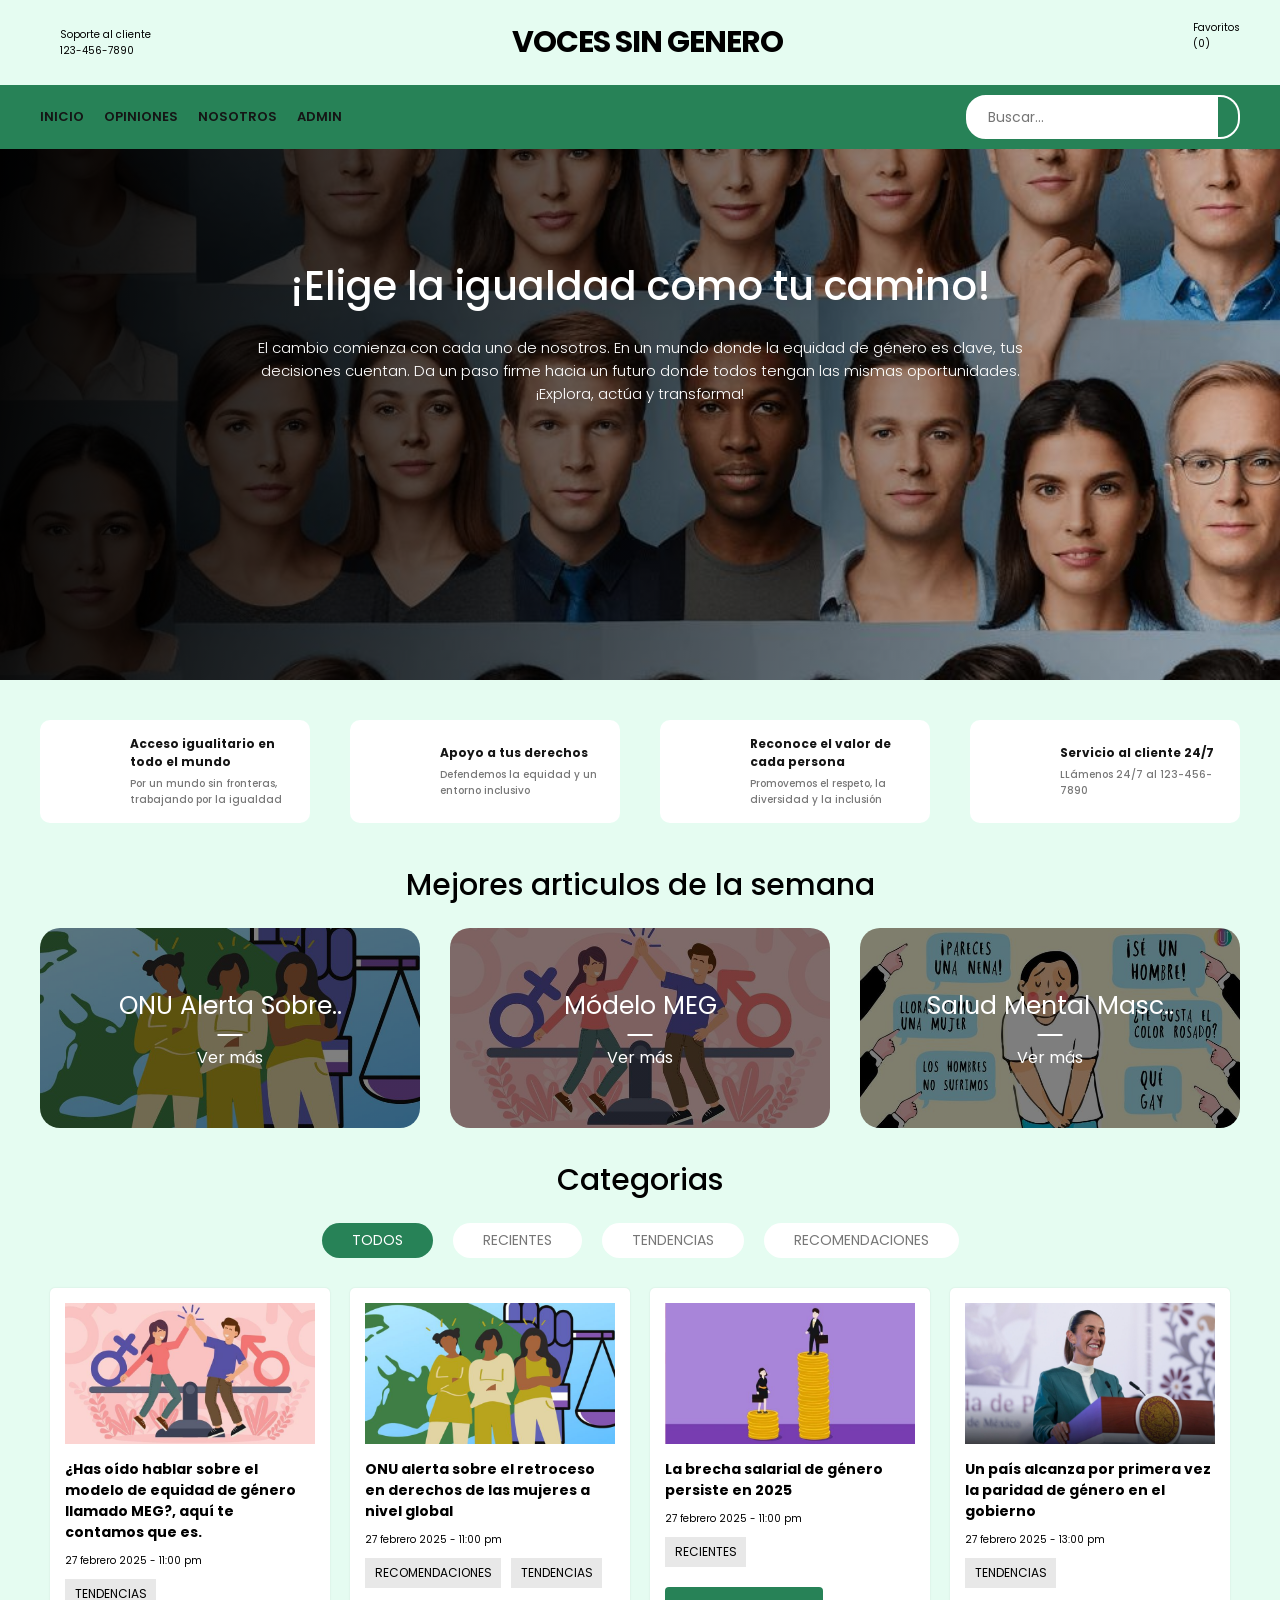
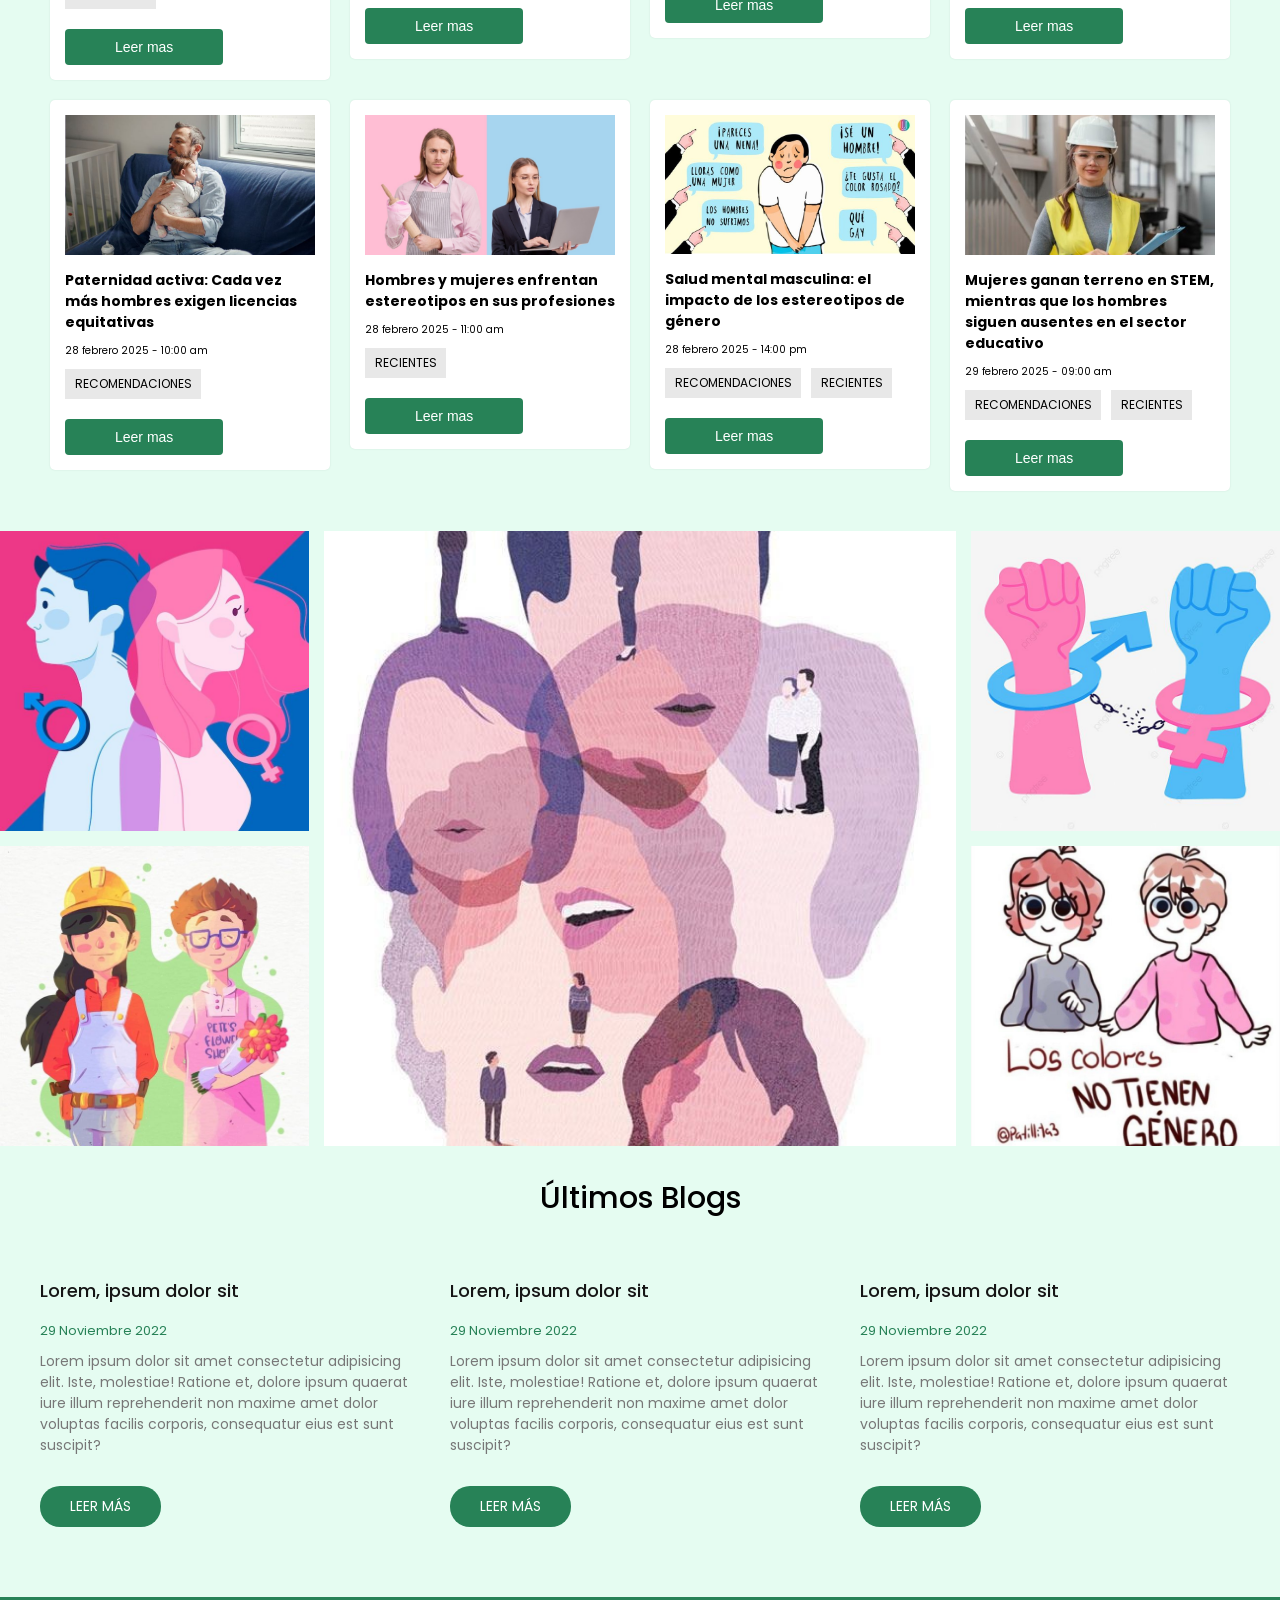
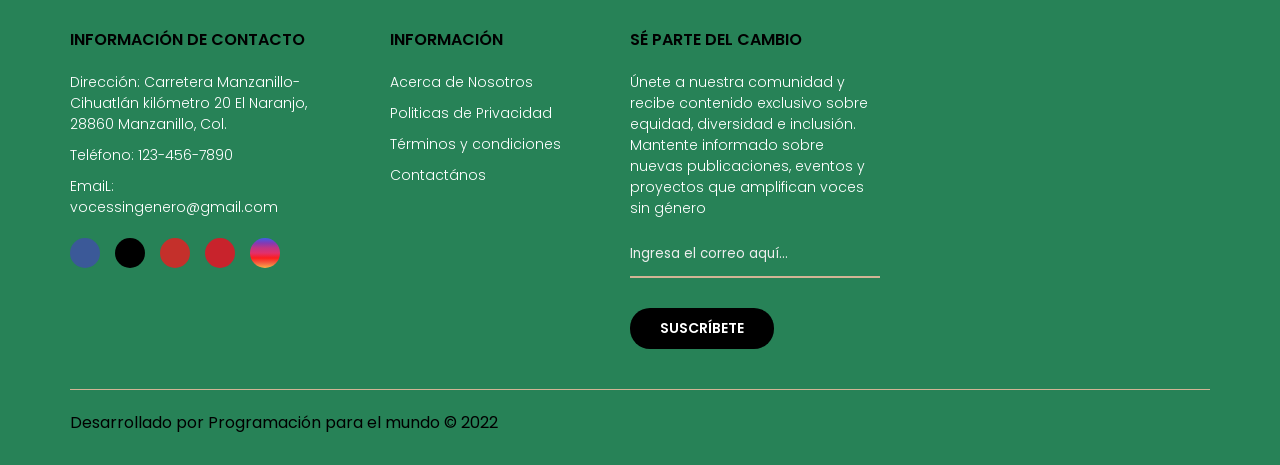
==== commit e67a07d9: "nosequehice" ====
--- a/index.html
+++ b/index.html
@@ -11,6 +11,8 @@
     <!-- Proporciona una descripción breve para motores de búsqueda -->
     <meta name="robots" content="index,follow">
     <!-- Indica a los motores de búsqueda que pueden indexar y seguir enlaces -->
+	<meta name="viewport" content="width=device-width, initial-scale=1.0">
+	<!-- Hace que el sitio sea responsivo para dispositivos móviles -->	
 
     <script src="https://kit.fontawesome.com/13ad7a6a05.js" crossorigin="anonymous"></script>
 	
@@ -43,7 +45,7 @@
 
 				<div class="container-user">
 	
-					<a href="http://localhost:3000/LOGIN.php"><i class="fa-solid fa-user"></i></a>
+					<a href="http://localhost/VocesSinGenero-main/LOGIN.php"><i class="fa-solid fa-user"></i></a>
 					<a href="#"><i class="fa-solid fa-heart"></i></a>
 
 					<div class="content-shopping-cart">
@@ -62,11 +64,9 @@
 				<i class="fa-solid fa-bars"></i>
 				<ul class="menu">
 					<li><a href="#">Inicio</a></li>
-					<li><a href="http://localhost:3000/opiniones.php">Opiniones</a></li>
+					<li><a href="http://localhost/VocesSinGenero-main/opiniones.php">Opiniones</a></li>
 					<li><a href="nosotros.html">Nosotros</a></li>
-					<li><a href="http://localhost:8080/admin.php">Admin</a></li>
-					
-					<li><a href="prueba_recuperacion_datos.php">Recuperacion</a></li>
+					<li><a href="http://localhost/VocesSinGenero-main/admin.php">Admin</a></li>
 
 				</ul>
 
--- a/css/principal.css
+++ b/css/principal.css
@@ -463,15 +463,6 @@
 		align-items: center;
 	}
 
-	.container-options span {
-		text-align: center;
-		padding: 1rem 2rem;
-	}
-
-	.container-products {
-		grid-template-columns: repeat(auto-fit, minmax(28rem, 1fr));
-	}
-
 	.gallery {
 		grid-template-rows: repeat(2, 15rem);
 	}
@@ -503,7 +494,7 @@
 		font-size: 42.5%;
 	}
 
-	.content-banner {
+	.container-cover-info {
 		max-width: 50rem;
 		padding: 22rem 0;
 	}
@@ -596,4 +587,81 @@
 	.content p{
 		font-size: 1.6rem;
 	}
-}+}
+
+/* RESPONSIVE */
+@media (max-width: 1024px) {
+	header h1 {
+	  font-size: 2rem;
+	}
+	main {
+	  padding: 0 15px;
+	}
+
+
+  }
+  
+  @media (max-width: 768px) {
+	nav ul {
+	  flex-direction: column;
+	  gap: 10px;
+	}
+  
+	section {
+	  padding: 15px;
+	}
+  
+	header h1 {
+	  font-size: 1.8rem;
+	}
+
+	.gallery {
+		grid-template-rows: repeat(2, 15rem);
+	}
+
+	.container-features {
+		grid-template-columns: repeat(2, 1fr);
+		padding: 3rem 2rem;
+	}
+
+	.card-feature {
+		padding: 2rem;
+	}
+  }
+  
+  @media (max-width: 480px) {
+	body {
+	  font-size: 15px;
+	}
+  
+	header h1 {
+	  font-size: 1.6rem;
+	}
+  
+	section {
+	  padding: 10px;
+	}
+  
+	button {
+	  padding: 12px;
+	}
+
+	.gallery {
+		grid-template-rows: repeat(1, 5rem);
+	}
+
+	.feature-content {
+		align-items: center;
+	}
+
+	.feature-content p {
+		font-size: 1.4rem;
+		text-align: center;
+	}
+
+	.feature-content span {
+		font-size: 1.6rem;
+		text-align: center;
+	}
+
+  }
--- a/css/inicio.css
+++ b/css/inicio.css
@@ -675,199 +675,21 @@
 	font-size: 1.6rem;
 }
 
-/* ********************************** */
-/*       MEDIA QUERIES -- 768px       */
-/* ********************************** */
-@media (max-width: 768px) {
-	html {
-		font-size: 55%;
-	}
-
-	.hero {
-		padding: 2rem;
-	}
-
-	.customer-support {
-		display: none;
-	}
-
-	.content-shopping-cart {
-		display: none;
-	}
-
-	.navbar {
-		padding: 1rem 2rem;
-	}
-
-	.navbar .fa-bars {
-		display: block;
-		color: #fff;
-		font-size: 3rem;
-	}
-
-	.menu {
-		display: none;
-	}
-
-	.content-banner {
-		max-width: 50rem;
-		margin: 0 auto;
-		padding: 25rem 0;
-	}
-
-	.container-features {
-		grid-template-columns: repeat(2, 1fr);
-		padding: 3rem 2rem;
-	}
-
-	.card-feature {
-		padding: 2rem;
-	}
-
-	.heading-1 {
-		font-size: 2.4rem;
-	}
-
-	.card-category {
-		height: 12rem;
-	}
-
-	.card-category p {
-		font-size: 2rem;
-		text-align: center;
-		line-height: 1;
-	}
-
-	.card-category span {
-		font-size: 1.4rem;
-	}
-
-	.container-options {
-		align-items: center;
-	}
-
-	.gallery {
-		grid-template-rows: repeat(2, 15rem);
-	}
-
-	.container-blogs {
-		overflow: hidden;
-		grid-template-columns: 1fr 1fr;
-
-		height: 52rem;
-	}
-
-	.menu-footer {
-		grid-template-columns: repeat(2, 1fr);
-	}
-
-	.copyright {
-		flex-direction: column;
-		justify-content: center;
-		align-items: center;
-		gap: 1.5rem;
-	}
-}
-
-/* ********************************** */
-/*       MEDIA QUERIES -- 468px       */
-/* ********************************** */
-@media (max-width: 468px) {
-	html {
-		font-size: 42.5%;
-	}
-
-	.container-cover-info {
-		max-width: 50rem;
-		padding: 22rem 0;
-	}
-
-	.heading-1 {
-		font-size: 2.8rem;
-	}
-
-	.card-feature {
-		flex-direction: column;
-		border-radius: 2rem;
-	}
-
-	.feature-content {
-		align-items: center;
-	}
-
-	.feature-content p {
-		font-size: 1.4rem;
-		text-align: center;
-	}
-
-	.feature-content span {
-		font-size: 1.6rem;
-		text-align: center;
-	}
-
-	.container-options span {
-		font-size: 1.8rem;
-		padding: 1rem 1.5rem;
-		font-weight: 500;
-	}
-
-	.container-products {
-		grid-template-columns: repeat(auto-fit, minmax(25rem, 1fr));
-		gap: 1rem;
-	}
-
-	.container-img .discount {
-		font-size: 2rem;
-	}
-
-	.content-card-product h3 {
-		font-size: 2.2rem;
-	}
-
-	.gallery {
-		grid-template-rows: repeat(2, 20rem);
-	}
-
-	.blogs {
-		padding: 2rem;
-	}
-
-	.container-blogs {
-		grid-template-columns: 1fr;
-		height: 75rem;
-	}
-
-	.content-blog h3 {
-		font-size: 2.4rem;
-	}
-
-	.content-blog span {
-		font-size: 1.8rem;
-	}
-
-	.content-blog p {
-		font-size: 2.2rem;
-	}
-
-	.btn-read-more{
-		font-size: 1.8rem;
-	}
-
-	.contact-info ul,
-	.information ul,
-	.my-account ul{
-		display: none;
-	}
-
-	.contact-info {
-		align-items: center;
-	}
-
-	.menu-footer{
-		grid-template-columns: 1fr;
-	}
-
-	.content p{
-		font-size: 1.6rem;
-	}
-}
+
+@media screen and (max-width: 1200px){
+    .posts {
+        grid-template-columns: repeat(3, 1fr);
+    }
+}
+
+@media screen and (max-width: 900px){
+    .posts {
+        grid-template-columns: repeat(2, 1fr);
+    }
+}
+
+@media screen and (max-width: 580px){
+    .posts {
+        grid-template-columns: repeat(1, 1fr);
+    }
+}
